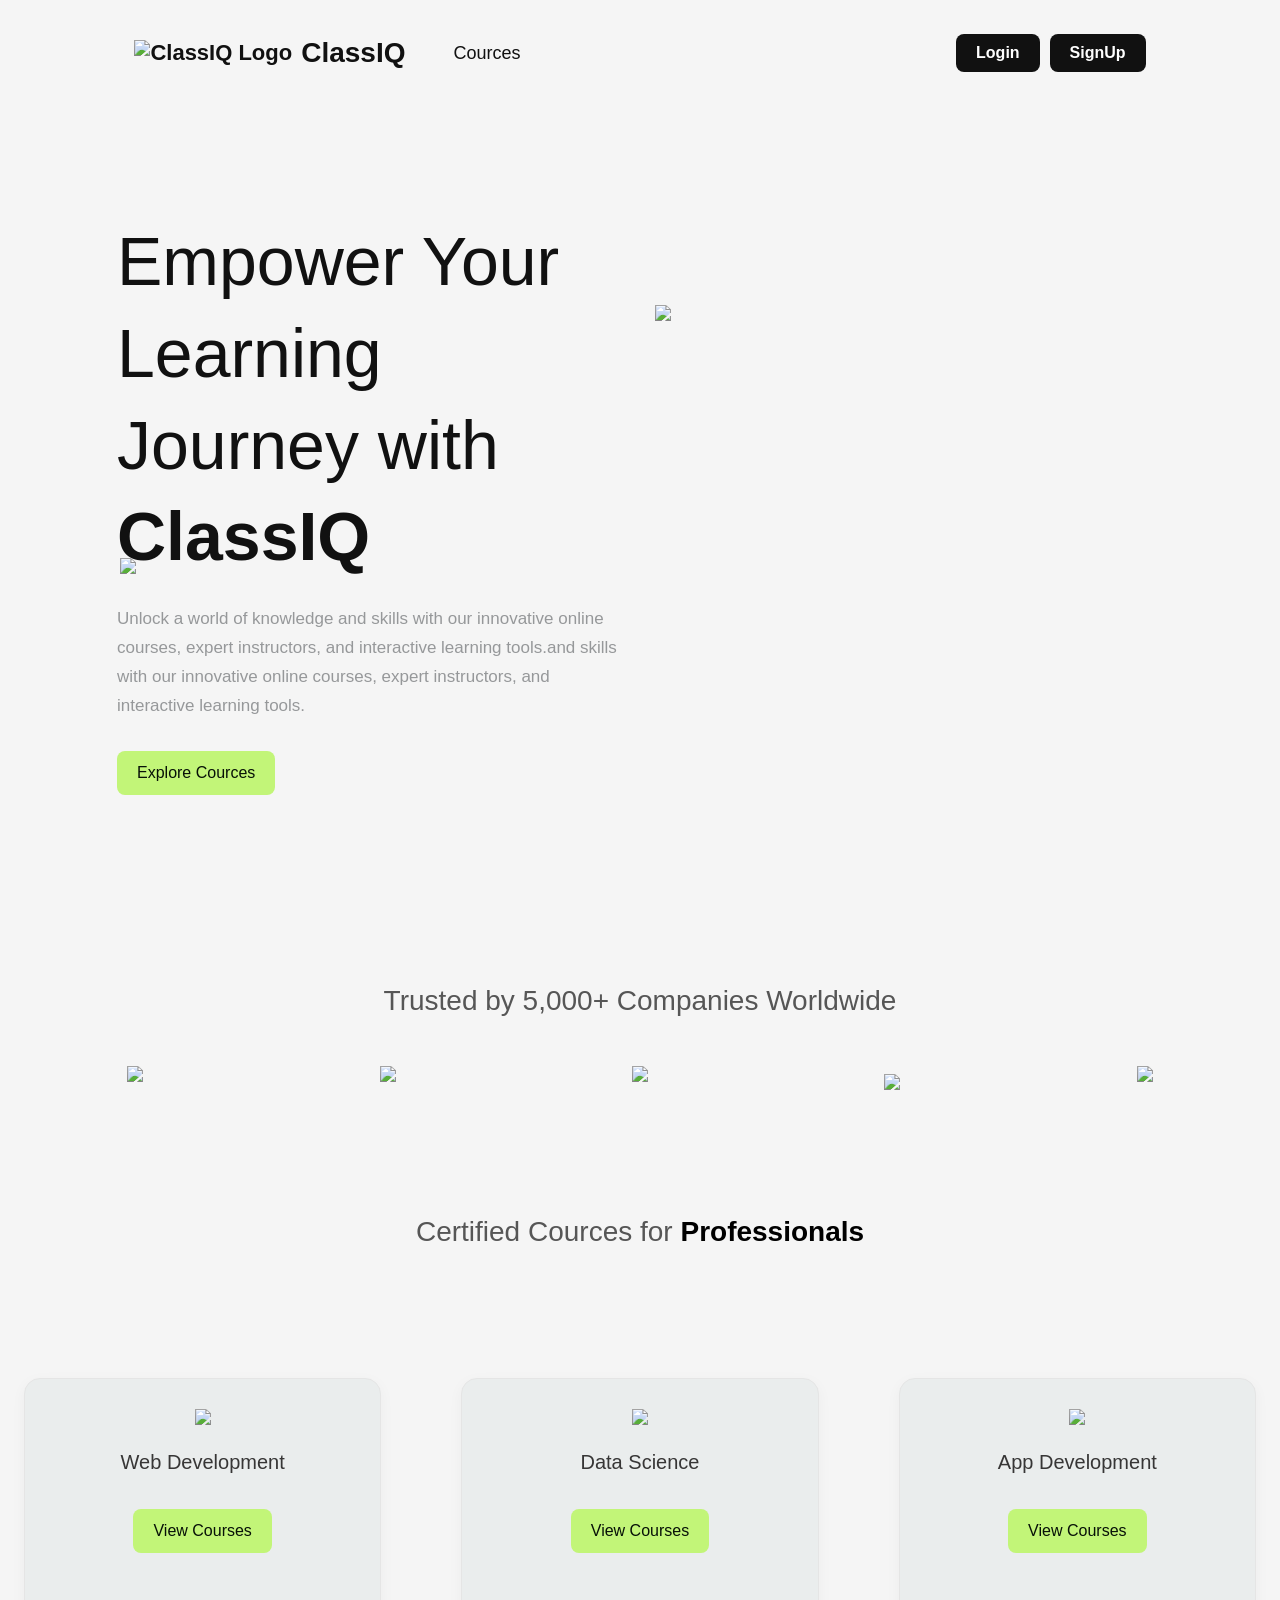
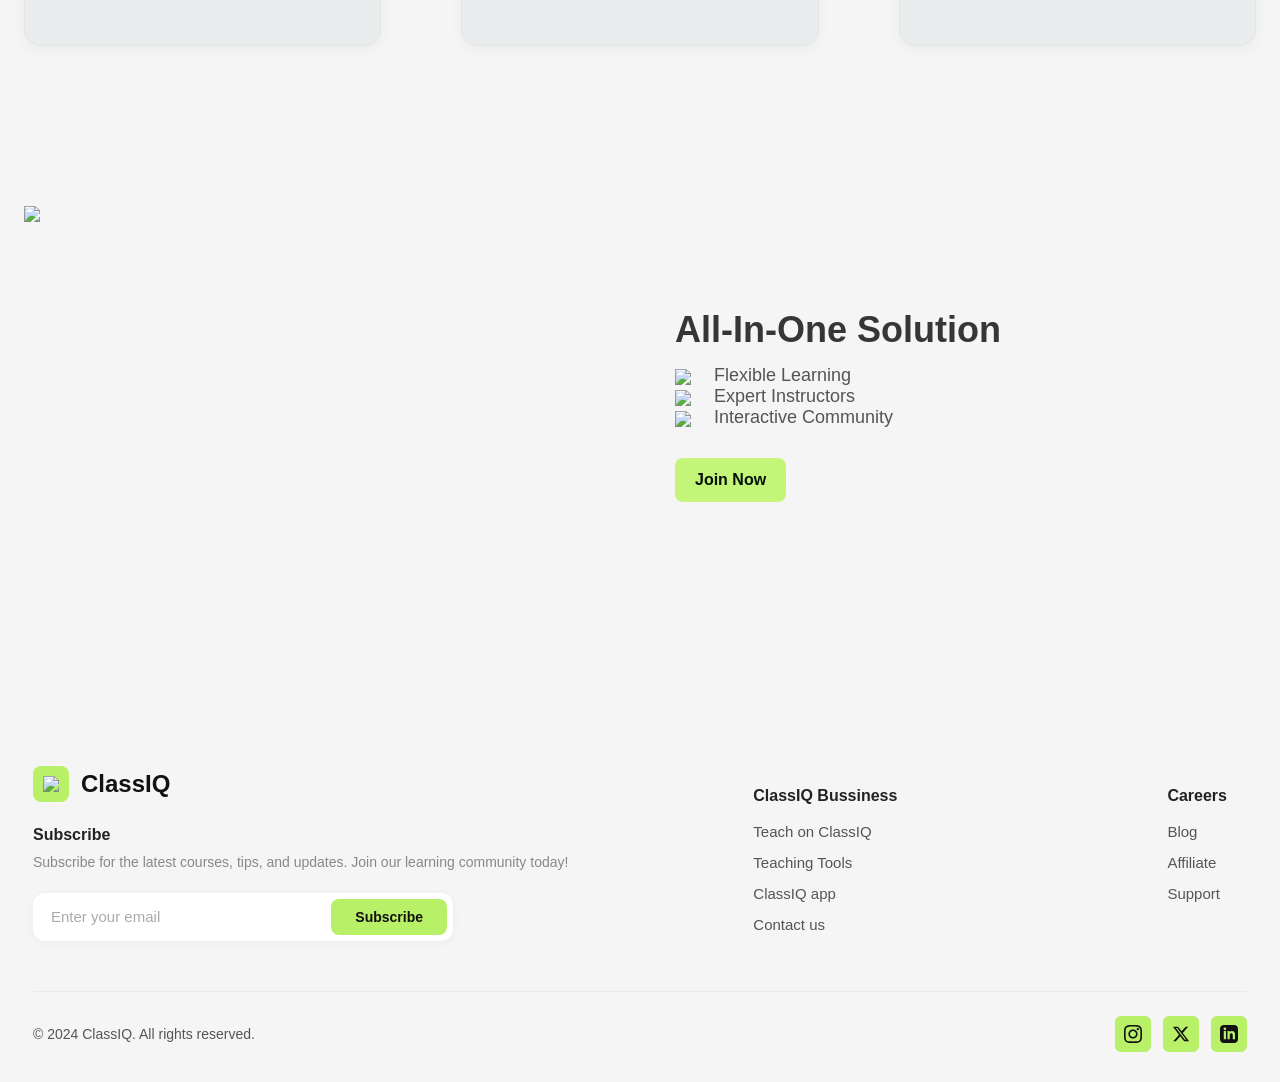
==== index.html @ d19673d8 "Add files via upload" ====
<!DOCTYPE html>
<html lang="en">
<head>
  <meta charset="UTF-8">
  <meta name="viewport" content="width=device-width, initial-scale=1.0">
   <link href="assets/logo.png" rel="icon" type="image/x-icon">
  <meta name="description" content="ClassIQ - Empower your learning journey.">
  <title>ClassIQ | Home</title>
  <link rel="stylesheet" href="css/style.css">
</head>
<body>
  <header class="site-header">
    <a class="brand" href="index.html" aria-label="ClassIQ home">
       <img src="/assets/logo.png" alt="ClassIQ Logo" />
      <span>ClassIQ</span>
    </a>
    <nav class="main-nav" aria-label="Main navigation">
      <a href="#courses">Cources</a>
    </nav>
    <div class="header-actions">
      <a class="btn btn-dark btn-small" href="signin.html">Login</a>
      <a class="btn btn-dark btn-small" href="signup.html">SignUp</a>
    </div>
  </header>

  <main>
    <section class="hero container">
      <div class="hero-copy">
        <h1>Empower Your Learning Journey with <span>ClassIQ <img src="assets/vector.svg"/></span></h1>
        <p>Unlock a world of knowledge and skills with our innovative online courses, expert instructors, and interactive learning tools.and skills with our innovative online courses, expert instructors, and interactive learning tools.</p>
        <a class="btn btn-green-hero" href="#courses">Explore Cources</a>
      </div>
      <div class="hero-art" aria-label="Learning illustration">
       <img src="assets/hero-img.png" />
      </div>
    </section>

    <section class="trusted container">
      <h2>Trusted by 5,000+ Companies Worldwide</h2>
      <div class="logo-row">
        <span><img src="assets/google-2015 1.svg"/></span>
        <span><img src="assets/netflix-3 1.svg"/></span>
        <span><img src="assets/airbnb 1.svg"/></span>
        <span><img class="amazon" src="assets/amazon-2 (1) 1.svg"/></span>
        <span><img src="assets/facebook.svg"/></span>
      </div>
    </section>

    <section class="courses container" id="courses">
      <div class="section-heading">
        <h2>Certified Cources for <span>Professionals</span></h2>
      </div>
      <div class="course-grid">
        <article class="course-card">
          <img src="assets/Group 2825.png"/>
          <h3>Web Development</h3>
          <a href="courses.html" class="btn btn-green-hero">View Courses</a>
        </article>
        <article class="course-card">
           <img src="assets/Group 2825.png"/>
          <h3>Data Science</h3>
          <a href="courses.html" class="btn btn-green-hero">View Courses</a>
        </article>
        <article class="course-card">
           <img src="assets/Group 2825.png"/>
          <h3>App Development</h3>
          <a href="courses.html" class="btn btn-green-hero">View Courses</a>
        </article>
      </div>
    </section>

    <section class="solution container">
      <div class="solution-art">
        <img src="assets/all-in-one.png" />
      </div>
      <div class="solution-copy">
        <h2>All-In-One Solution</h2>
        <div class="flexible">
          <img src="assets/flexible.png" width="50"/><span> Flexible Learning</span>
        </div>
        <div class="flexible">
          <img src="assets/expert.png" width="50"/><span> Expert Instructors</span>
        </div>
        <div class="flexible">
          <img src="assets/interactive.png" width="50"/><span> Interactive Community</span>
        </div>
        <a class="btn btn-green join-now" href="signup.html">Join Now</a>
      </div>
    </section>
  </main>

  <footer class="footer">
    <div class="footer-top">
      <!-- Left Column -->
      <div class="brand-section">
        <div class="logo">
          <div class="logo-icon">
            <img src="/assets/logo.png" />
            <!-- <svg viewBox="0 0 24 24" fill="none" stroke="currentColor" stroke-width="2.5" stroke-linecap="round" stroke-linejoin="round">
              <path d="M18 8A6 6 0 0 0 6 8c0 7-3 9-3 9h18s-3-2-3-9"></path>
              <path d="M13.73 21a2 2 0 0 1-3.46 0"></path>
            </svg> -->
          </div>
          ClassIQ
        </div>
        <div class="subscribe-title">Subscribe</div>
        <div class="subscribe-desc">
          Subscribe for the latest courses, tips, and updates. Join our learning community today!
        </div>
        <form class="subscribe-form" id="newsletterForm">
          <input type="email" id="emailInput" placeholder="Enter your email" required>
          <button type="submit" class="subscribe-btn">Subscribe</button>
        </form>
      </div>

      <!-- Right Link Columns -->
      <div class="links-section">
        <div class="link-group">
          <h4>ClassIQ Bussiness</h4>
          <a href="#">Teach on ClassIQ</a>
          <a href="#">Teaching Tools</a>
          <a href="#">ClassIQ app</a>
          <a href="#">Contact us</a>
        </div>
        <div class="link-group">
          <h4>Careers</h4>
          <a href="#">Blog</a>
          <a href="#">Affiliate</a>
          <a href="#">Support</a>
        </div>
      </div>
    </div>

    <!-- Bottom Section -->
    <div class="footer-bottom">
      <div class="copyright">
        © 2024 ClassIQ. All rights reserved.
      </div>
      <div class="social-links">
        <a href="#" class="social-icon" aria-label="Instagram">
          <svg viewBox="0 0 24 24">
            <path d="M12 2.163c3.204 0 3.584.012 4.85.07 3.252.148 4.771 1.691 4.919 4.919.058 1.265.069 1.645.069 4.849 0 3.205-.012 3.584-.069 4.849-.149 3.225-1.664 4.771-4.919 4.919-1.266.058-1.644.07-4.85.07-3.204 0-3.584-.012-4.849-.07-3.26-.149-4.771-1.699-4.919-4.92-.058-1.265-.07-1.644-.07-4.849 0-3.204.013-3.583.07-4.849.149-3.227 1.664-4.771 4.919-4.919 1.266-.057 1.645-.069 4.849-.069zm0-2.163c-3.259 0-3.667.014-4.947.072-4.358.2-6.78 2.618-6.98 6.98-.059 1.281-.073 1.689-.073 4.948 0 3.259.014 3.668.072 4.948.2 4.358 2.618 6.78 6.98 6.98 1.281.058 1.689.072 4.948.072 3.259 0 3.668-.014 4.948-.072 4.354-.2 6.782-2.618 6.979-6.98.059-1.28.073-1.689.073-4.948 0-3.259-.014-3.667-.072-4.947-.196-4.354-2.617-6.78-6.979-6.98-1.281-.059-1.69-.073-4.949-.073zm0 5.838c-3.403 0-6.162 2.759-6.162 6.162s2.759 6.163 6.162 6.163 6.162-2.759 6.162-6.163c0-3.403-2.759-6.162-6.162-6.162zm0 10.162c-2.209 0-4-1.79-4-4 0-2.209 1.791-4 4-4s4 1.791 4 4c0 2.21-1.791 4-4 4zm6.406-11.845c-.796 0-1.441.645-1.441 1.44s.645 1.44 1.441 1.44c.795 0 1.439-.645 1.439-1.44s-.644-1.44-1.439-1.44z"/>
          </svg>
        </a>
        <!-- X (Twitter) -->
        <a href="#" class="social-icon" aria-label="X (Twitter)">
          <svg viewBox="0 0 24 24">
            <path d="M18.244 2.25h3.308l-7.227 8.26 8.502 11.24H16.17l-5.214-6.817L4.99 21.75H1.68l7.73-8.835L1.254 2.25H8.08l4.713 6.231zm-1.161 17.52h1.833L7.084 4.126H5.117z"/>
          </svg>
        </a>
        <!-- LinkedIn -->
        <a href="#" class="social-icon" aria-label="LinkedIn">
          <svg viewBox="0 0 24 24">
            <path d="M19 0h-14c-2.761 0-5 2.239-5 5v14c0 2.761 2.239 5 5 5h14c2.762 0 5-2.239 5-5v-14c0-2.761-2.238-5-5-5zm-11 19h-3v-11h3v11zm-1.5-12.268c-.966 0-1.75-.79-1.75-1.764s.784-1.764 1.75-1.764 1.75.79 1.75 1.764-.783 1.764-1.75 1.764zm13.5 12.268h-3v-5.604c0-3.368-4-3.113-4 0v5.604h-3v-11h3v1.765c1.396-2.586 7-2.777 7 2.476v6.759z"/>
          </svg>
        </a>
      </div>
    </div>
  </footer>

  <script src="js/script.js"></script>
</body>
</html>
---- css/style.css ----
* {
    box-sizing: border-box
}
@import url('https://fonts.googleapis.com/css2?family=Poppins:wght@300;400;500;600;700&display=swap');


html {
    scroll-behavior: smooth
}

body {
    margin: 0;
    font-family: 'Poppins', sans-serif;
    color: #111;
    background: #F5F5F5
}

a {
    text-decoration: none;
    color: inherit
}

.container {
    /* width: min(1180px, calc(100% - 48px)); */
    width: min(1381px, calc(100% - 48px));
    margin-inline: auto
}

.site-header {
    height: 76px;
    padding: 0 10.5%;
    display: flex;
    align-items: center;
    gap: 48px;
    background: #F5F5F5;
    margin-top: 15px
}

.brand {
    display: inline-flex;
    align-items: center;
    gap: 9px;
    font-weight: 700;
    font-size: 22px
}

.brand span {
    font-size: 28px;
}


.main-nav {
    margin-right: auto
}

.main-nav a {
    font-size: 18px
}

.header-actions {
    display: flex;
    gap: 10px
}

.btn {
    display: inline-flex;
    justify-content: center;
    align-items: center;
    border: 0;
    cursor: pointer;
    font-weight: 600;
    border-radius: 8px;
    padding: 13px 25px;
    font-size: 16px;
    padding-left: 1.25rem;
    padding-right: 1.25rem;
}

.btn-dark {
    background: #111;
    color: #fff
}

.btn-green {
    background: #C2F578;
    color: #071107;
}
.btn-green-hero {
    background: #C2F578;
    color: #071107;
    font-weight:300;
}
.btn-small {
    padding: 10px 20px
}

.hero {
    min-height: 540px;
    display: grid;
    grid-template-columns: 1fr 1fr;
    align-items: center;
    gap: 30px
}

.hero-copy {
    padding: 125px 0;
    margin-left: 93px;
}

.hero-copy span {
font-weight: 800;
}

.hero h1 {
    font-size: 68px;
    line-height: 1.35;
    max-width: 620px;
    margin: 0 0 22px;
    font-weight: 100;
}

.hero h1 span {
    position: relative;
    white-space: nowrap
}

.hero h1 span img {
    position: absolute;
    width: 100%;
    left: 3px;
    bottom:0px;
}

.hero p {
    font-size: 17px;
    line-height: 1.7;
    max-width: 590px;
    color: #96989A;
    margin: 0 0 30px
}

.hero-art,
.solution-art {
    min-height: 400px;
    position: relative;
    overflow: hidden
}

.hero-art img {
    width: 100%;
}

.hero-circle,
.solution-circle {
    position: absolute;
    width: 360px;
    height: 360px;
    border-radius: 50%;
    background: #eff8eb;
    left: 50%;
    top: 50%;
    transform: translate(-50%, -50%)
}

.person {
    position: absolute;
    background: #111;
    border-radius: 48% 48% 20% 20%;
    width: 130px;
    height: 190px;
    left: 48%;
    top: 48%;
    transform: translate(-50%, -50%) rotate(-7deg)
}

.person i {
    position: absolute;
    width: 75px;
    height: 75px;
    border-radius: 50%;
    background: #f2b38e;
    left: 28px;
    top: -55px
}

.person b {
    position: absolute;
    width: 160px;
    height: 20px;
    background: #111;
    bottom: -35px;
    left: -15px;
    border-radius: 50%
}

.book {
    position: absolute;
    width: 150px;
    height: 18px;
    background: #72d343;
    border-radius: 5px;
    transform: rotate(-15deg);
    left: 25%;
    top: 65%
}

.book-two {
    background: #111;
    left: 62%;
    top: 35%;
    transform: rotate(20deg);
    width: 105px
}

.plant {
    position: absolute;
    right: 10%;
    bottom: 15%;
    width: 80px;
    height: 90px
}

.plant:after {
    content: "";
    position: absolute;
    bottom: 0;
    left: 28px;
    width: 30px;
    height: 35px;
    background: #e4a96d;
    border-radius: 3px
}

.plant span {
    position: absolute;
    bottom: 25px;
    width: 35px;
    height: 55px;
    background: #72d343;
    border-radius: 100% 0 100% 0;
    transform-origin: bottom
}

.plant span:nth-child(1) {
    left: 5px;
    transform: rotate(-35deg)
}

.plant span:nth-child(2) {
    left: 30px;
    transform: rotate(0)
}

.plant span:nth-child(3) {
    left: 48px;
    transform: rotate(35deg)
}

.trusted {
    padding: 65px 0 75px;
    text-align: center
}

.trusted h2,
.section-heading h2 {
    color: #565656;
    font-size: 28px;
    margin: 0 0 38px;
    font-weight: 300;
}
.section-heading h2 span {
    font-weight: 600;
    color: #000000;
}
.amazon {
        margin-top: 19px;
}

.logo-row {
    display: flex;
    justify-content: space-around;
    align-items: center;
    gap: 30px;
    flex-wrap: wrap;
    font-weight: 700;
    font-size: 22px;
    color: #333
}

.logo-row span:nth-child(2) {
    font-weight: 500;
    letter-spacing: 1px
}

.logo-row span:nth-child(3) {
    font-weight: 600
}

.logo-row span:nth-child(4) {
    font-size: 24px
}

.courses {
    padding: 45px 0 85px
}

.section-heading {
    text-align: center
}

.course-grid {
    display: grid;
    grid-template-columns: repeat(3, 1fr);
    gap: 80px;
    margin-top: 130px;
}

.course-card {
    border: 1px solid #e5e5e5;
    border-radius: 31px;
    padding: 30px;
    min-height: 260px;
    box-shadow: 0 4px 15px rgba(0, 0, 0, .04);
    background-color: #ECEDEF;
    text-align: center;
}

.course-icon {
    width: 52px;
    height: 52px;
    border-radius: 12px;
    background: #eff8eb;
    display: grid;
    place-items: center;
    font-weight: 700;
    font-size: 22px
}

.course-card h3 {
    font-size: 20px;
    margin: 22px 0 10px;
    color: #373636;
    font-weight: 500;
        margin-bottom: 35px;
}

.course-card p {
    color: #666;
    line-height: 1.6;
    min-height: 52px
}

.text-link {
    font-weight: 600;
    text-decoration: underline
}

.solution {
    padding: 75px 0 100px;
    display: grid;
    grid-template-columns: 1fr 1fr;
    gap: 70px;
    align-items: center
}

.solution-copy h2 {
    font-size: 36px;
    margin: 0 0 14px;
    color: #373636;
}

.solution-copy>p {
    color: #666;
    line-height: 1.6
}

.solution-copy ul {
    list-style: none;
    padding: 0;
    margin: 28px 0
}

.solution-copy li {
    padding-left: 0;
    margin: 20px 0;
    display: flex;
    flex-direction: column;
    gap: 4px
}

.solution-copy li:before {
    content: "✓";
    color: #45ad21;
    font-weight: 700;
    margin-right: 8px
}

.solution-copy li strong {
    font-size: 16px
}

.solution-copy li span {
    color: #666;
    font-size: 14px;
    padding-left: 24px
}
.flexible img{
        vertical-align: middle;
       
}
.flexible span{
         color: #545454;
    font-size: 18px;
    padding-left: 18px
}

.join-now {
    margin-top: 30px;
}
.laptop {
    position: absolute;
    width: 230px;
    height: 150px;
    background: #111;
    border-radius: 10px;
    left: 48%;
    top: 48%;
    transform: translate(-50%, -50%) rotate(-4deg);
    padding: 12px
}

.laptop div {
    height: 100%;
    background: #eff8eb;
    border-radius: 3px
}

.person-small {
    width: 90px;
    height: 130px;
    left: 30%;
    top: 52%
}

.person-small i {
    width: 52px;
    height: 52px;
    left: 19px;
    top: -38px
}

.auth-page {
    min-height: 100vh
}

.auth-main {
    min-height: calc(100vh - 145px);
    display: grid;
    place-items: center;
    padding: 55px 20px
}

.auth-card {
    width: min(399px, 100%);
    background: #eee;
    height: 495px;
    padding: 42px 38px 35px;
    border-radius: 3px
}

.auth-card h1 {
    text-align: center;
    font-size: 24px;
    margin: 30px 0 50px
}

.auth-card form {
    display: flex;
    flex-direction: column
}

.auth-card label {
    font-size: 13px;
    margin: 0 0 7px
}

.auth-card input {
    height: 43px;
    border: 2px solid #000000;
    background: #eeeeee;
    border-radius: 8px;
    padding: 0 13px;
    margin-bottom: 22px;
    font-size: 14px;
    outline: none;
        font-weight: 600;
}


::placeholder { 
    color: #000000;
}


.auth-card input:focus {
    border-color: #000000
}

.btn-full {
    width: 100%;
    margin-top: 15px
}

.switch-auth {
    text-align: center;
    color: #000000;
    margin: 22px 0 0;
    font-weight: 600;
}

.switch-auth-signup a {
    text-decoration: underline;
    font-weight: 600;
}

.form-message {
    font-size: 12px;
    text-align: center;
    margin: 12px 0 0;
    min-height: 15px
}

.signup-card {
    padding-top: 38px
}

@media(max-width:850px) {
    .site-header {
        padding: 0 20px;
        gap: 20px
    }

    .main-nav {
        display: none
    }

    .header-actions {
        margin-left: auto
    }

    .hero {
        grid-template-columns: 1fr;
        text-align: center;
        padding-top: 30px
    }

    .hero-copy {
        padding: 25px 0 0;
        margin-left: 0;
    }

    .hero h1 {
        font-size: 40px;
        margin-inline: auto
    }

    .hero p {
        margin-inline: auto
    }

    .hero-art {
        min-height: 330px
    }

    .course-grid {
        grid-template-columns: 1fr 1fr;
        margin-top: 10px
    }

    .solution {
        grid-template-columns: 1fr;
        gap: 20px
    }

    .solution-copy {
        order: 1
    }

    .solution-art {
        order: 2
    }

    .footer-grid {
        grid-template-columns: 1fr 1fr
    }

    .logo-row {
        gap: 25px
    }

    .auth-main {
        padding-top: 35px
    }
}

@media(max-width:560px) {
    .container {
        width: min(100% - 30px, 1180px)
    }

    .site-header {
        height: 68px
    }

    .brand {
        font-size: 19px
    }

    .brand-mark {
        width: 24px;
        height: 24px
    }

    .header-actions {
        gap: 6px
    }

    .btn-small {
        padding: 12px 24px;
        font-size: 12px
    }

    .hero h1 {
        font-size: 34px
    }

    .hero p {
        font-size: 15px
    }

    .hero-art {
        min-height: 280px
    }

    .hero-circle,
    .solution-circle {
        width: 280px;
        height: 280px
    }

    .course-grid {
        grid-template-columns: 1fr;
        margin-top: 10px;
    }

    .trusted h2,
    .section-heading h2 {
        font-size: 24px
    }

    .logo-row {
        font-size: 18px
    }

    .footer-grid {
        grid-template-columns: 1fr
    }

    .subscribe {
        max-width: none
    }

    .auth-main {
        padding: 25px 15px
    }

    .auth-card {
        padding: 32px 22px 28px
    }
}


.footer {
      color: #333;
      padding: 60px 33px 30px;
      margin: 0 auto;
    }

    .footer-top {
      display: flex;
      justify-content: space-between;
      gap: 40px;
      padding-bottom: 50px;
    }

    /* Left Column */
    .brand-section {
      flex: 1.5;
      max-width: 600px;
    }

    .logo {
      display: flex;
      align-items: center;
      gap: 12px;
      font-size: 24px;
      font-weight: 700;
      color: #111;
      margin-bottom: 24px;
    }

    .logo-icon {
      width: 36px;
      height: 36px;
      background-color: #b8f067;
      border-radius: 8px;
      display: flex;
      align-items: center;
      justify-content: center;
    }

    .logo-icon svg {
      width: 20px;
      height: 20px;
      stroke: #111;
    }

    .subscribe-title {
      font-size: 16px;
      font-weight: 700;
      margin-bottom: 8px;
      color: #222;
    }

    .subscribe-desc {
      font-size: 14px;
      color: #888;
      margin-bottom: 20px;
      line-height: 1.5;
    }

    .subscribe-form {
      display: flex;
      background: #ffffff;
      border-radius: 12px;
      padding: 6px 6px 6px 16px;
      box-shadow: 0 2px 8px rgba(0, 0, 0, 0.04);
      max-width: 420px;
    }

    .subscribe-form input {
      border: none;
      outline: none;
      width: 100%;
      font-size: 15px;
      color: #333;
      background: transparent;
    }

    .subscribe-form input::placeholder {
      color: #aaa;
    }

    .subscribe-btn {
      background-color: #b8f067;
      color: #111;
      border: none;
      padding: 10px 24px;
      border-radius: 8px;
      font-size: 14px;
      font-weight: 600;
      cursor: pointer;
      transition: background-color 0.2s ease;
      white-space: nowrap;
    }

    .subscribe-btn:hover {
      background-color: #a3e645;
    }

    /* Right Columns / Links */
    .links-section {
      display: flex;
      gap: 250px;
    }

    .link-group {
      display: flex;
      flex-direction: column;
      gap: 14px;
      margin-right: 20px;
    }

    .link-group h4 {
      font-size: 16px;
      font-weight: 700;
      color: #222;
      margin-bottom: 4px;
    }

    .link-group a {
      text-decoration: none;
      color: #555;
      font-size: 15px;
      transition: color 0.2s ease;
    }

    .link-group a:hover {
      color: #111;
    }

    /* Bottom Section */
    .footer-bottom {
      border-top: 1px solid #eaeaea;
      padding-top: 24px;
      display: flex;
      justify-content: space-between;
      align-items: center;
    }

    .copyright {
      font-size: 14px;
      color: #555;
    }

    .social-links {
      display: flex;
      gap: 12px;
    }

    .social-icon {
      width: 36px;
      height: 36px;
      background-color: #b8f067;
      border-radius: 6px;
      display: flex;
      align-items: center;
      justify-content: center;
      color: #111;
      text-decoration: none;
      font-size: 16px;
      transition: opacity 0.2s ease;
    }

    .social-icon:hover {
      opacity: 0.85;
    }

    /* Responsive adjustments */
    @media (max-width: 768px) {
      .footer-top {
        flex-direction: column;
      }
      .links-section {
        gap: 40px;
      }
      .footer-bottom {
        flex-direction: column;
        gap: 20px;
        align-items: flex-start;
      }
    }

    .social-icon {
      width: 36px;
      height: 36px;
      background-color: #b8f067;
      border-radius: 6px;
      display: flex;
      align-items: center;
      justify-content: center;
      color: #111;
      text-decoration: none;
      transition: opacity 0.2s ease;
    }

    .social-icon svg {
      width: 18px;
      height: 18px;
      fill: currentColor;
    }

    .social-icon:hover {
      opacity: 0.85;
    }


    /* Courses css */

    /* Hero Banner */
    .hero-banner {
      background: linear-gradient(105deg, #e9ecef 0%, #e1e7dc 88%, #d4ebaa 100%);
      border-radius: 16px;
      padding: 48px;
      display: flex;
      justify-content: space-between;
      align-items: center;
      position: relative;
      overflow: hidden;
      min-height: 240px;
      margin-bottom: 40px;
          margin: 0 88px;
              margin-top: 38px;
    }

    .hero-title {
      font-size: 24px;
      font-weight: 700;
      color: #000;
      letter-spacing: -0.3px;
    }

    .hero-avatar {
      position: absolute;
      right: 40px;
      bottom: -10px;
      width: 240px;
      pointer-events: none;
    }

    .hero-avatar img {
      width: 100%;
      height: auto;
      display: block;
    }

    /* Section Title */
    .section-header {
      display: flex;
      align-items: center;
      gap: 8px;
      margin-bottom: 24px;
    }

    .section-title {
      font-size: 24px;
      font-weight: 700;
      color: #111;
    }

    .share-icon {
      width: 20px;
      height: 20px;
      cursor: pointer;
      stroke: #333;
      transition: opacity 0.2s ease;
    }

    .share-icon:hover {
      opacity: 0.7;
    }

    /* Courses Grid */
    .courses-grid {
      display: grid;
      grid-template-columns: repeat(3, 1fr);
      gap: 24px;
    }
    .course-main {
        margin: 0 88px;
        margin-top: 20px;
    }
    .course-card {
      background-color: #eaeded;
      border-radius: 16px;
      aspect-ratio: 4 / 3;
      transition: transform 0.2s ease, box-shadow 0.2s ease;
      cursor: pointer;
    }

    .course-card:hover {
      transform: translateY(-4px);
      box-shadow: 0 10px 20px rgba(0, 0, 0, 0.05);
    }

    /* Responsive Design */
    @media (max-width: 900px) {
      .courses-grid {
        grid-template-columns: repeat(2, 1fr);
      }
    }

    @media (max-width: 600px) {
      .courses-grid {
        grid-template-columns: 1fr;
      }

      .hero-banner {
        padding: 32px 24px;
        min-height: 180px;
            margin: 0;
                margin-top: 20px;
      }

      .course-main {
        margin: 0;
        margin-top: 20px;
    }

      .hero-title {
        font-size: 20px;
                margin-bottom: 90px;
      }

      .hero-avatar {
        width: 160px;
        right: 10px;
      }
    }
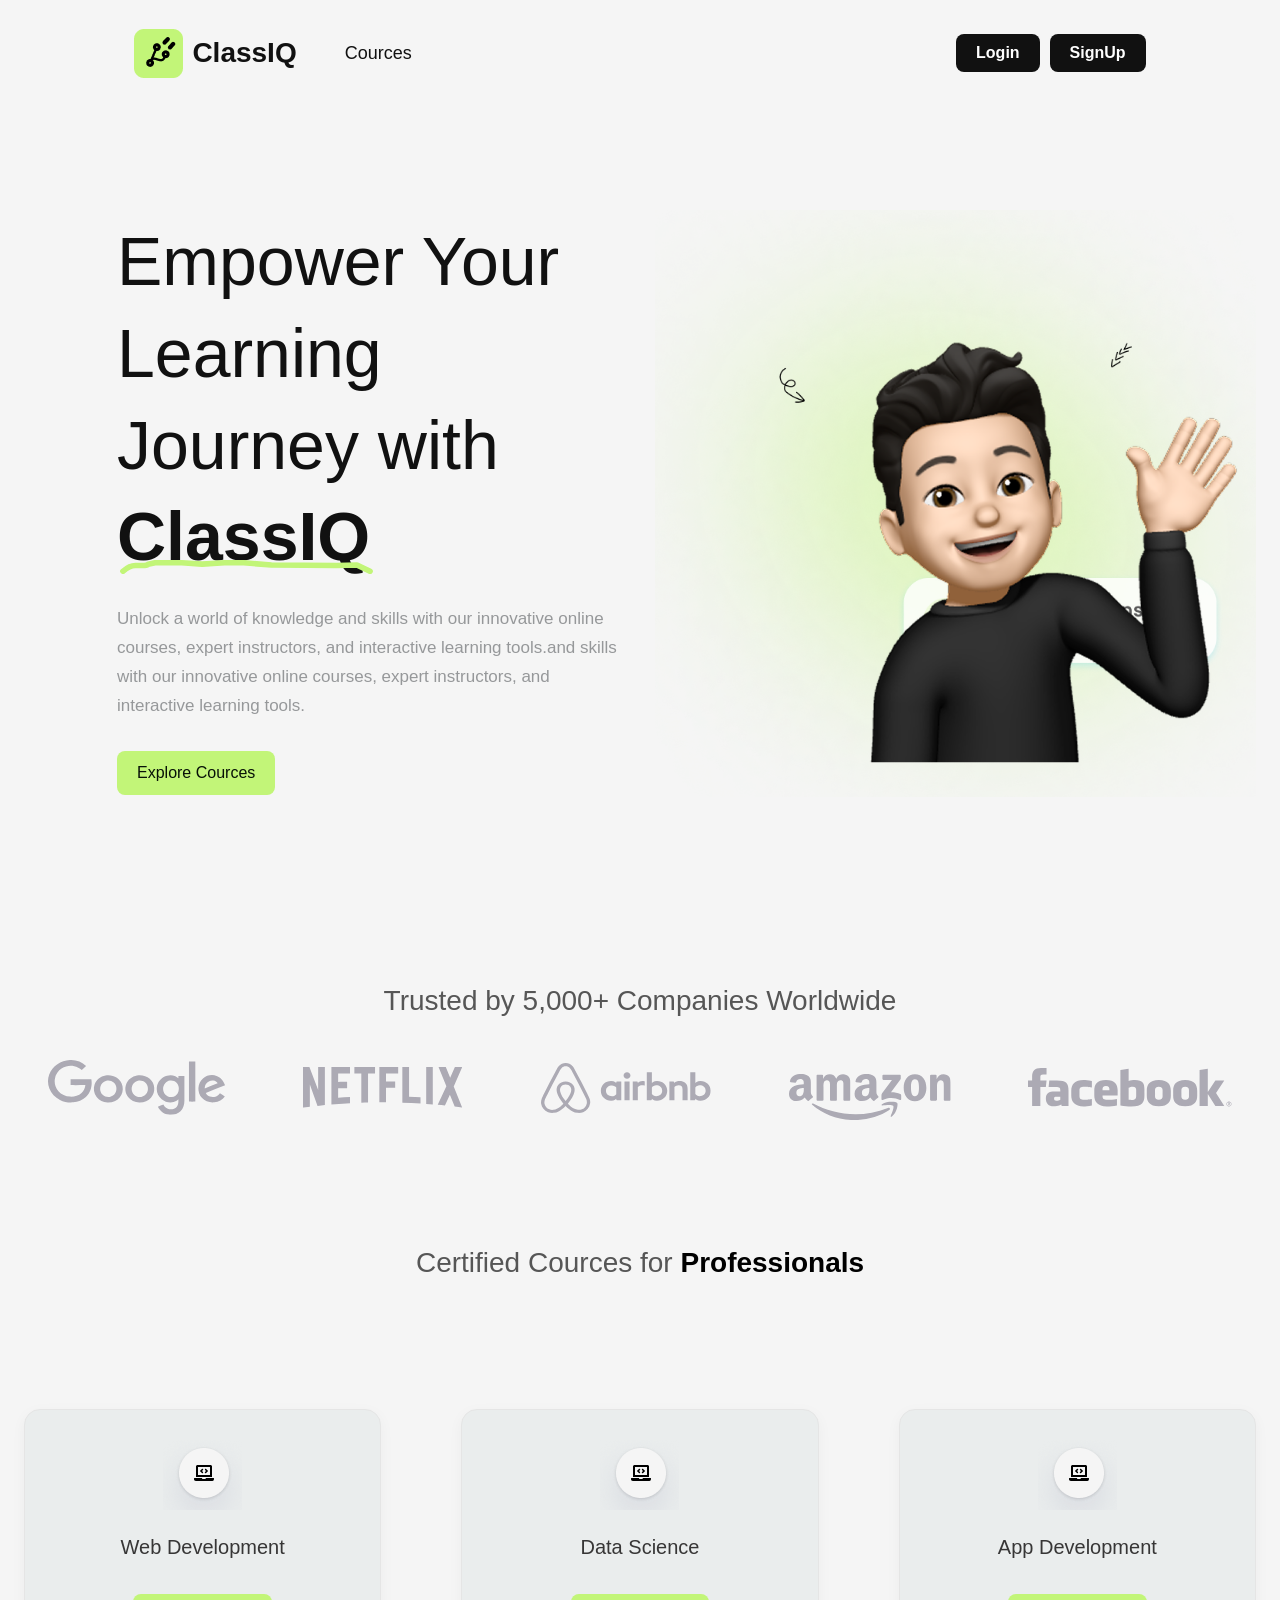
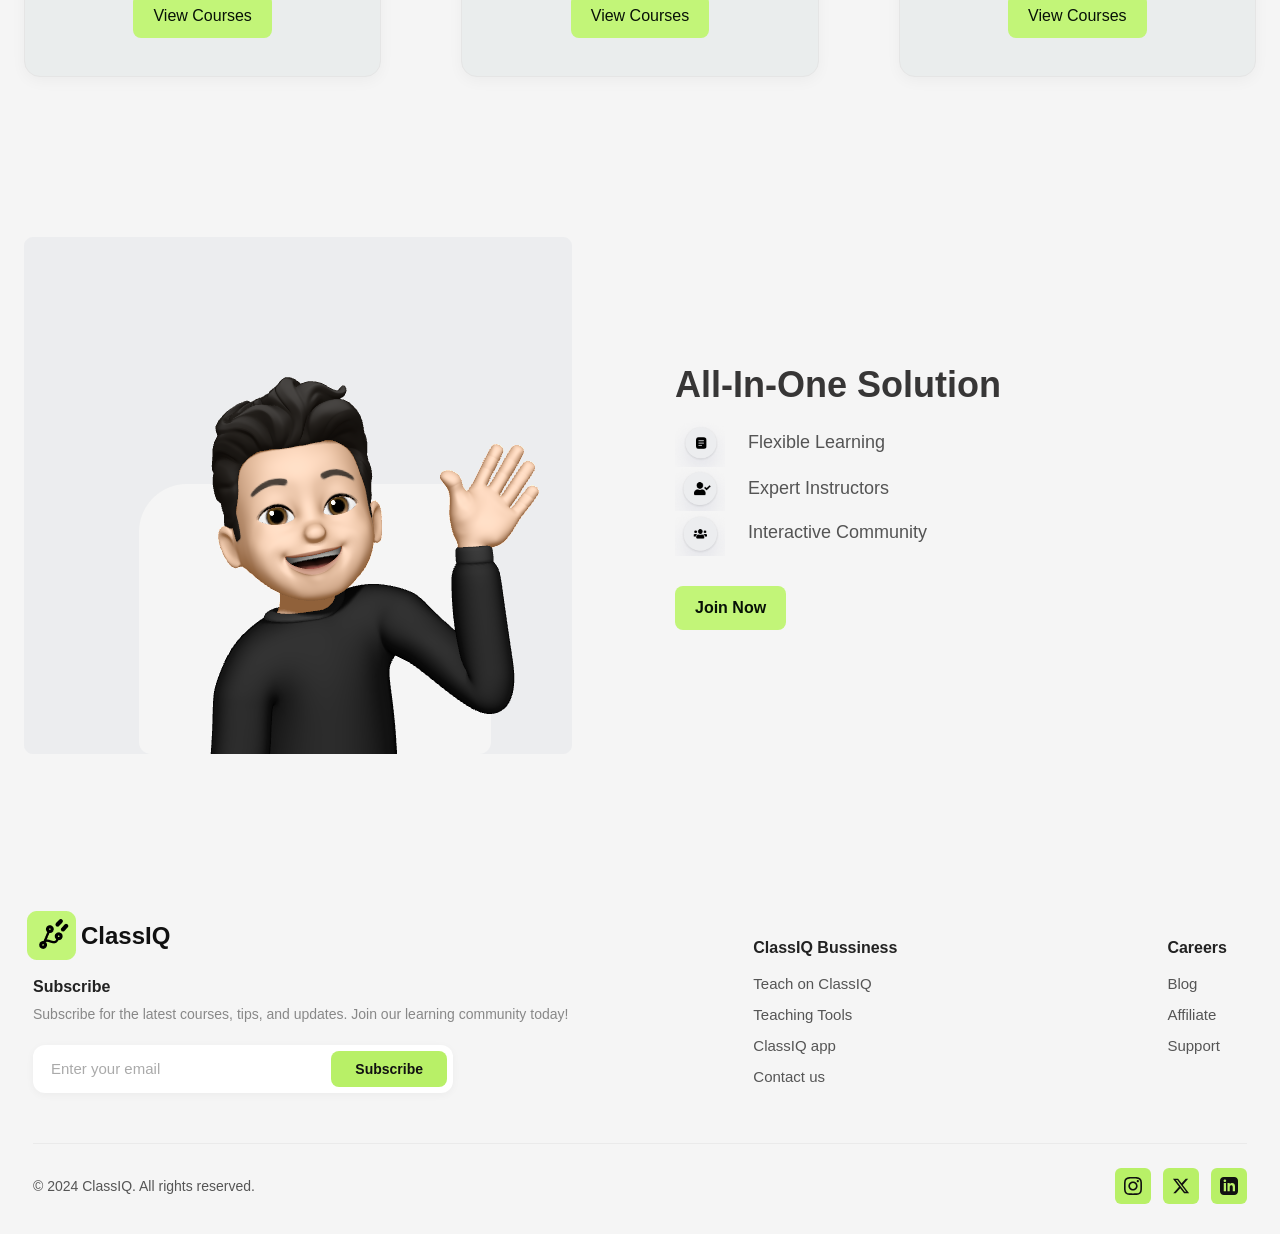
==== commit 620f3139: "logo" ====
--- a/index.html
+++ b/index.html
@@ -11,7 +11,7 @@
 <body>
   <header class="site-header">
     <a class="brand" href="index.html" aria-label="ClassIQ home">
-       <img src="/assets/logo.png" alt="ClassIQ Logo" />
+       <img src="assets/logo.png" alt="ClassIQ Logo" />
       <span>ClassIQ</span>
     </a>
     <nav class="main-nav" aria-label="Main navigation">
@@ -160,4 +160,4 @@
 
   <script src="js/script.js"></script>
 </body>
-</html>+</html>
